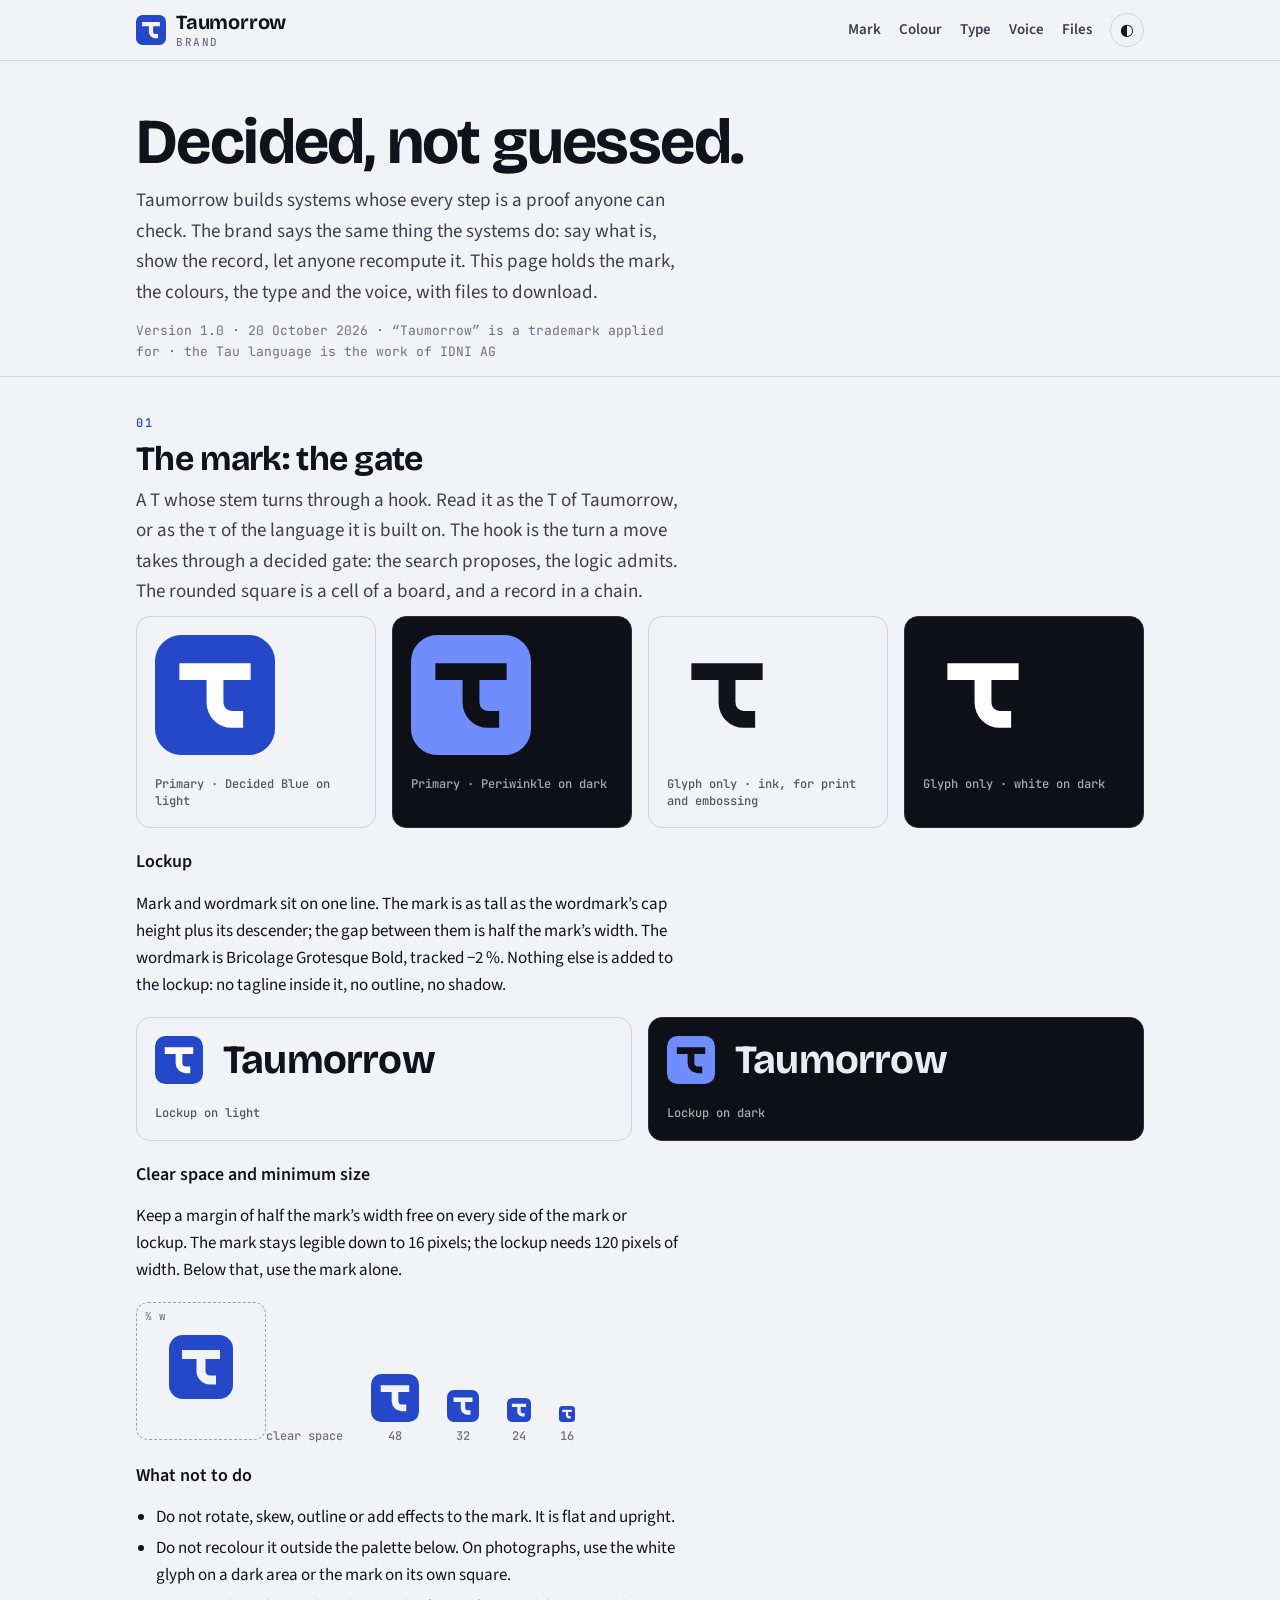
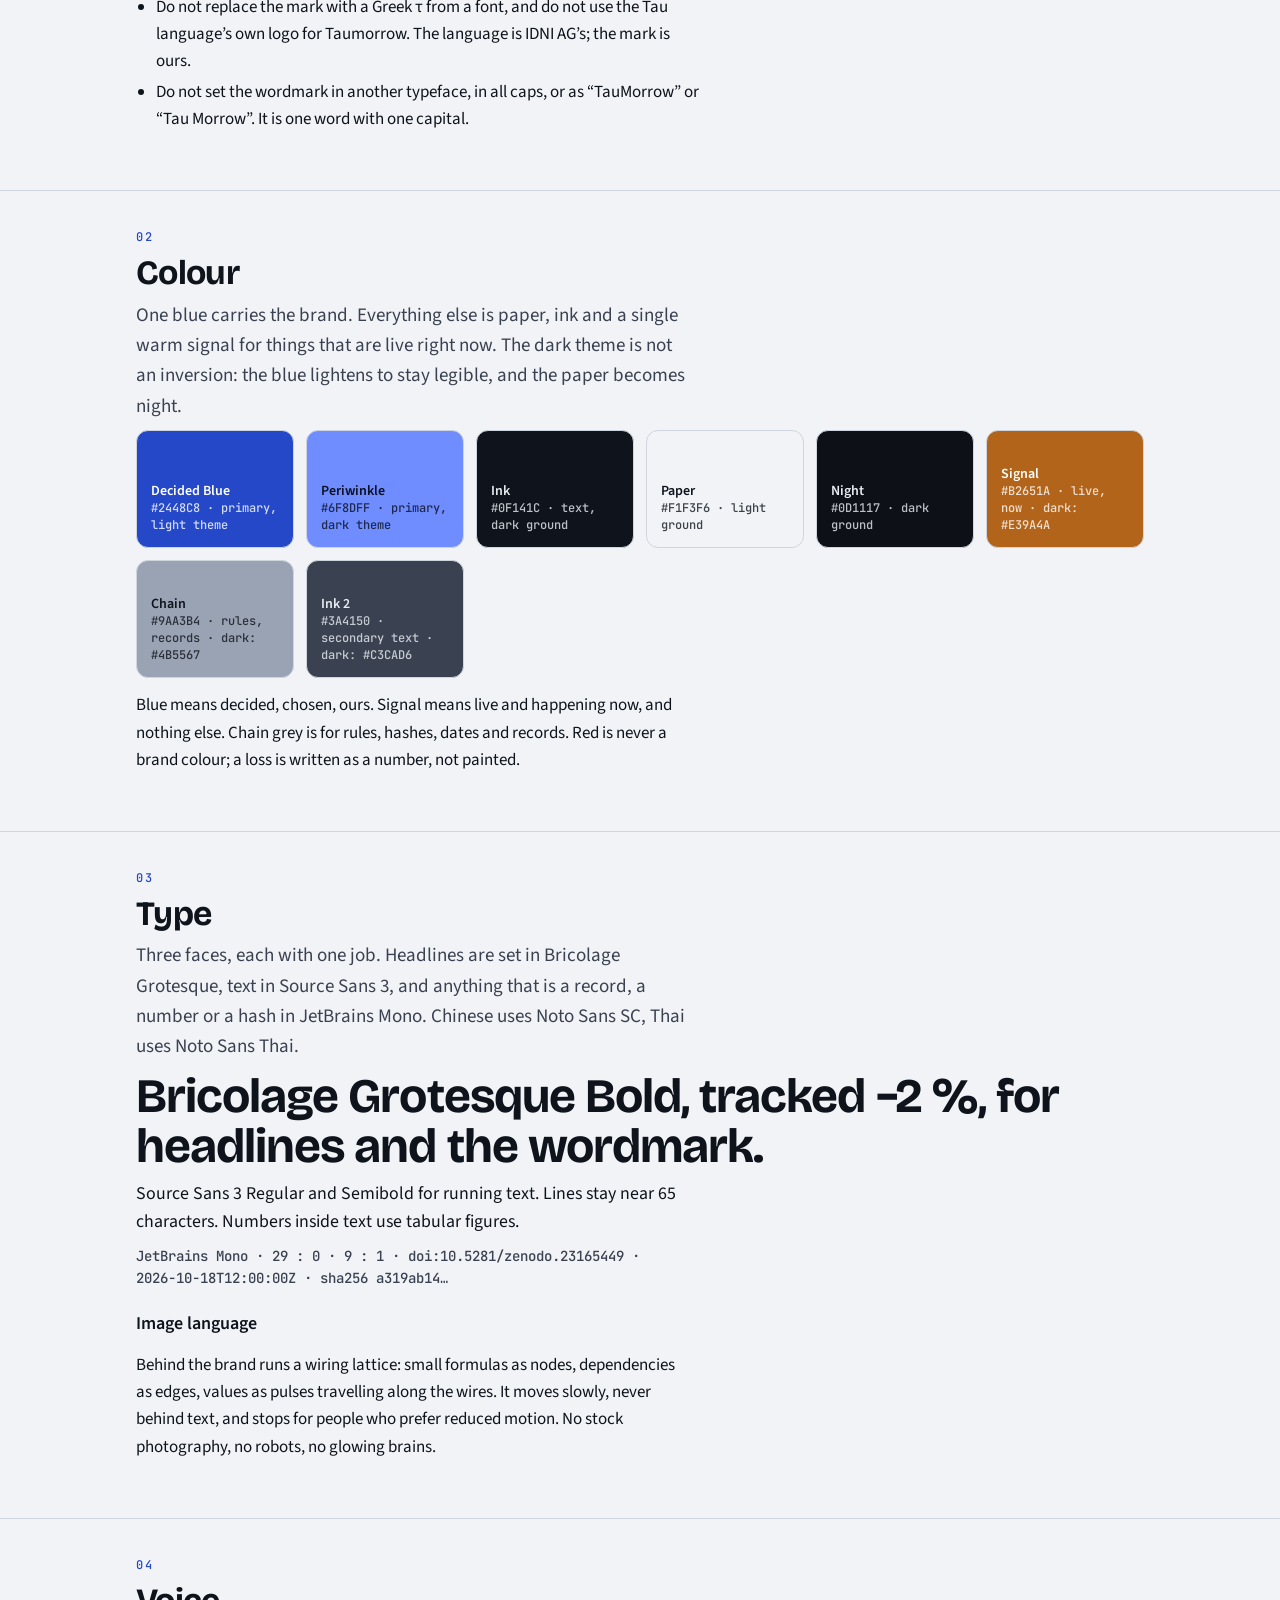
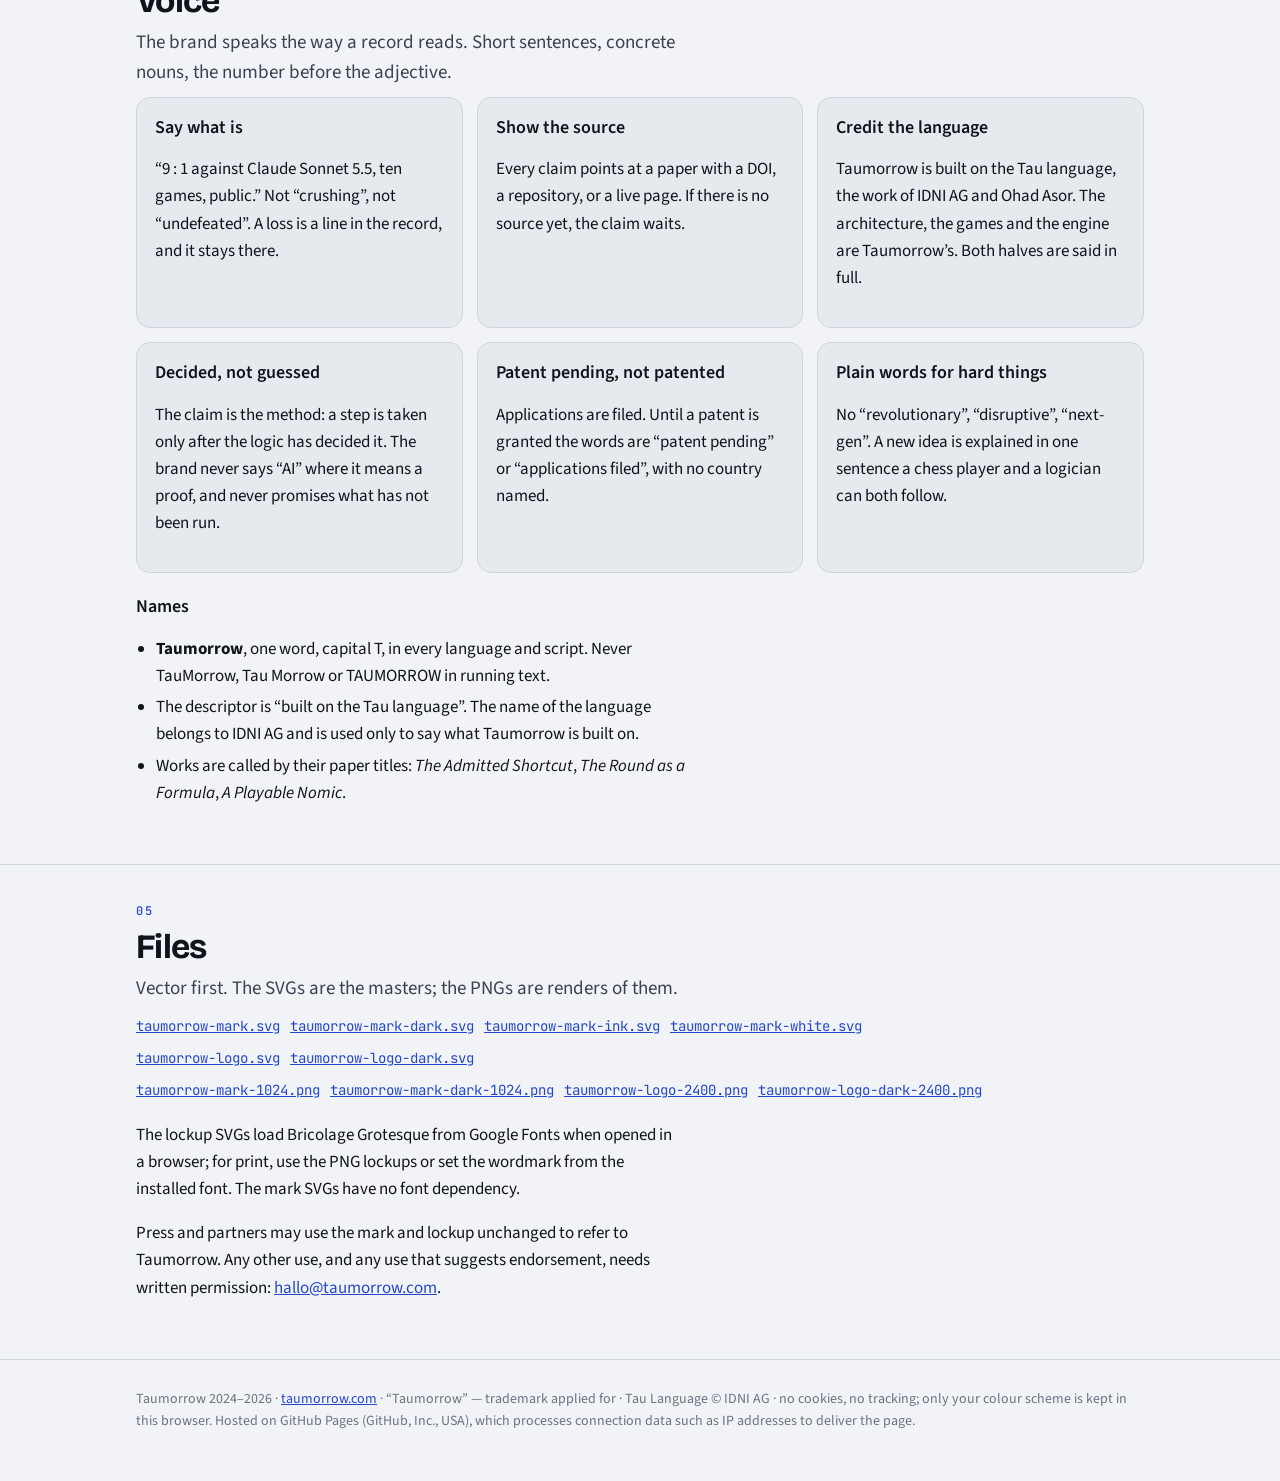
==== brand/index.html @ 5d9ae65e "Brand: the gate mark, lockups, icons and Open Graph from one geometry; brand page /brand/; mark in t" ====
<!doctype html>
<html lang="en">
<head>
<meta charset="utf-8">
<meta name="viewport" content="width=device-width, initial-scale=1">
<title>Taumorrow Brand</title>
<meta name="description" content="The Taumorrow mark, wordmark, colours, type and voice, with files to download. Decided, not guessed.">
<link rel="canonical" href="https://taumorrow.com/brand/">
<meta name="robots" content="index,follow">
<meta property="og:type" content="website"><meta property="og:site_name" content="Taumorrow"><meta property="og:url" content="https://taumorrow.com/brand/">
<meta property="og:title" content="Taumorrow Brand"><meta property="og:description" content="Mark, wordmark, colours, type and voice of Taumorrow, with files to download.">
<meta property="og:image" content="https://taumorrow.com/og.png"><meta name="twitter:card" content="summary_large_image"><meta name="twitter:site" content="@tau_l0g1x">
<link rel="icon" href="/favicon.svg" type="image/svg+xml"><link rel="icon" href="/favicon-32.png" sizes="32x32" type="image/png"><link rel="apple-touch-icon" href="/apple-touch-icon.png">
<meta name="color-scheme" content="light dark">
<script>try{const t=localStorage.getItem("taumorrow.theme");if(t==="dark"||t==="light")document.documentElement.dataset.theme=t;}catch(_){}</script>
<link rel="preconnect" href="https://fonts.googleapis.com"><link rel="preconnect" href="https://fonts.gstatic.com" crossorigin>
<link rel="stylesheet" href="https://fonts.googleapis.com/css2?family=Bricolage+Grotesque:opsz,wght@12..96,300;12..96,500;12..96,700&amp;family=Source+Sans+3:wght@400;600&amp;family=JetBrains+Mono:wght@400;500&amp;display=swap">
<style>
:root{--paper:#f1f3f6;--paper-2:#e6e9ee;--ink:#0f141c;--ink-2:#3a4150;--mute:#6b7383;--rule:#cfd5de;--cobalt:#2448c8;--cobalt-ink:#fff;--live:#b2651a;--chain:#9aa3b4;--sq:#dfe4ec}
@media (prefers-color-scheme: dark){:root:not([data-theme="light"]){--paper:#0d1117;--paper-2:#131923;--ink:#e9edf3;--ink-2:#c3cad6;--mute:#8a93a6;--rule:#273040;--cobalt:#6f8dff;--cobalt-ink:#0b1020;--live:#e39a4a;--chain:#4b5567;--sq:#161d2a}}
:root[data-theme="dark"]{--paper:#0d1117;--paper-2:#131923;--ink:#e9edf3;--ink-2:#c3cad6;--mute:#8a93a6;--rule:#273040;--cobalt:#6f8dff;--cobalt-ink:#0b1020;--live:#e39a4a;--chain:#4b5567;--sq:#161d2a}
*{box-sizing:border-box}html{scroll-behavior:smooth}
body{margin:0;background:var(--paper);color:var(--ink);font:400 clamp(15.5px,1.1vw + 11px,17px)/1.6 "Source Sans 3",system-ui,sans-serif;-webkit-font-smoothing:antialiased}
a{color:var(--cobalt)}a:focus-visible,button:focus-visible{outline:3px solid var(--cobalt);outline-offset:3px;border-radius:3px}
.wrap{max-width:1040px;margin:0 auto;padding:0 16px}
.mono{font-family:"JetBrains Mono",ui-monospace,monospace}
header{position:sticky;top:0;z-index:5;background:color-mix(in srgb,var(--paper) 88%,transparent);backdrop-filter:blur(8px);border-bottom:1px solid var(--rule)}
header .wrap{display:flex;align-items:center;justify-content:space-between;gap:12px;min-height:60px;flex-wrap:wrap;padding-top:8px;padding-bottom:8px}
.brand{display:inline-flex;align-items:center;gap:10px;font:700 20px/1 "Bricolage Grotesque",sans-serif;letter-spacing:-.01em;color:var(--ink);text-decoration:none}
.brand small{display:block;font:500 11px/1 "JetBrains Mono",monospace;color:var(--mute);letter-spacing:.14em;text-transform:uppercase;margin-top:5px}
nav{display:flex;gap:18px;align-items:center;flex-wrap:wrap}nav a{color:var(--ink-2);text-decoration:none;font-weight:600;font-size:15px}nav a:hover{color:var(--cobalt)}
.theme{border:1px solid var(--rule);background:transparent;color:var(--ink);width:34px;height:34px;border-radius:50%;cursor:pointer;font-size:16px;line-height:1;display:inline-flex;align-items:center;justify-content:center}
h1{font:700 clamp(38px,6vw,64px)/1.02 "Bricolage Grotesque",sans-serif;letter-spacing:-.025em;margin:48px 0 12px;text-wrap:balance}
h2{font:700 clamp(24px,3vw,34px)/1.15 "Bricolage Grotesque",sans-serif;letter-spacing:-.02em;margin:0 0 8px}
h3{font:600 18px/1.3 "Source Sans 3",sans-serif;margin:22px 0 6px}
.lead{font-size:1.12em;color:var(--ink-2);max-width:62ch;margin:0 0 8px}
section{padding:40px 0;border-top:1px solid var(--rule)}
.num{font:500 12px/1 "JetBrains Mono",monospace;color:var(--cobalt);letter-spacing:.14em;margin:0 0 10px}
p{max-width:68ch}
.grid{display:grid;gap:16px;grid-template-columns:repeat(auto-fit,minmax(220px,1fr))}
.tile{border:1px solid var(--rule);border-radius:14px;padding:18px;background:var(--paper-2)}
.tile.dark{background:#0d1117;color:#e9edf3;border-color:#273040}
.tile.light{background:#f1f3f6;color:#0f141c;border-color:#cfd5de}
.tile .cap{font:500 12px/1.4 "JetBrains Mono",monospace;color:inherit;opacity:.7;margin:12px 0 0}
.lockup{display:inline-flex;align-items:center;gap:.5em;font:700 1em/1 "Bricolage Grotesque",sans-serif;letter-spacing:-.02em}
.lockup svg{flex:none}
.sizes{display:flex;gap:28px;align-items:flex-end;flex-wrap:wrap}
.sizes div{text-align:center;font:500 12px/1 "JetBrains Mono",monospace;color:var(--mute)}
.sizes svg{display:block;margin:0 auto 8px}
.swatches{display:grid;gap:12px;grid-template-columns:repeat(auto-fit,minmax(150px,1fr))}
.sw{border-radius:12px;padding:14px;min-height:118px;display:flex;flex-direction:column;justify-content:flex-end;border:1px solid var(--rule)}
.sw b{font:600 14px/1.2 "Source Sans 3",sans-serif}.sw span{font:500 12px/1.4 "JetBrains Mono",monospace;opacity:.8}
.type .s1{font:700 clamp(30px,4vw,48px)/1.05 "Bricolage Grotesque",sans-serif;letter-spacing:-.02em;margin:0}
.type .s2{font:400 1.05em/1.6 "Source Sans 3",sans-serif;max-width:62ch;margin:8px 0}
.type .s3{font:500 14px/1.6 "JetBrains Mono",monospace;color:var(--ink-2);margin:0}
ul{padding-left:1.2em}li{margin:4px 0;max-width:68ch}
.rules{display:grid;gap:14px;grid-template-columns:repeat(auto-fit,minmax(260px,1fr))}
.rules .tile h3{margin-top:0}
.dl a{display:inline-block;margin:0 10px 8px 0;font-family:"JetBrains Mono",monospace;font-size:14px}
.space{position:relative;display:inline-block;padding:32px;border:1px dashed var(--chain);border-radius:12px}
.space small{position:absolute;left:8px;top:8px;font:500 11px/1 "JetBrains Mono",monospace;color:var(--mute)}
footer{border-top:1px solid var(--rule);padding:28px 0 48px;color:var(--mute);font-size:14px}
@media (max-width:720px){header .wrap{justify-content:flex-start}nav{width:100%;justify-content:space-between;gap:10px}nav a{font-size:14px}}
</style>
</head>
<body>
<header><div class="wrap">
  <a class="brand" href="/"><svg viewBox="0 0 64 64" width="30" height="30" aria-hidden="true" focusable="false"><rect width="64" height="64" rx="14" fill="var(--cobalt)"/><path d="M13 15H51V24H36.5V36A4.5 4.5 0 0 0 41 40.5H47V49.5H41A13.5 13.5 0 0 1 27.5 36V24H13Z" fill="var(--paper)"/></svg><span>Taumorrow<small>brand</small></span></a>
  <nav aria-label="Sections"><a href="#mark">Mark</a><a href="#colour">Colour</a><a href="#type">Type</a><a href="#voice">Voice</a><a href="#files">Files</a>
    <button class="theme" id="theme" type="button" aria-label="Toggle colour scheme" title="Light / dark"><span aria-hidden="true">◐</span></button></nav>
</div></header>

<main>
<div class="wrap">
  <h1>Decided, not guessed.</h1>
  <p class="lead">Taumorrow builds systems whose every step is a proof anyone can check. The brand says the same thing the systems do: say what is, show the record, let anyone recompute it. This page holds the mark, the colours, the type and the voice, with files to download.</p>
  <p class="mono" style="color:var(--mute);font-size:13px">Version 1.0 · 20 October 2026 · “Taumorrow” is a trademark applied for · the Tau language is the work of IDNI AG</p>
</div>

<section id="mark"><div class="wrap">
  <p class="num">01</p><h2>The mark: the gate</h2>
  <p class="lead">A T whose stem turns through a hook. Read it as the T of Taumorrow, or as the τ of the language it is built on. The hook is the turn a move takes through a decided gate: the search proposes, the logic admits. The rounded square is a cell of a board, and a record in a chain.</p>
  <div class="grid">
    <div class="tile light"><svg viewBox="0 0 64 64" width="120" height="120" aria-label="Taumorrow mark, light"><rect width="64" height="64" rx="14" fill="#2448c8"/><path d="M13 15H51V24H36.5V36A4.5 4.5 0 0 0 41 40.5H47V49.5H41A13.5 13.5 0 0 1 27.5 36V24H13Z" fill="#fff"/></svg><p class="cap">Primary · Decided Blue on light</p></div>
    <div class="tile dark"><svg viewBox="0 0 64 64" width="120" height="120" aria-label="Taumorrow mark, dark"><rect width="64" height="64" rx="14" fill="#6f8dff"/><path d="M13 15H51V24H36.5V36A4.5 4.5 0 0 0 41 40.5H47V49.5H41A13.5 13.5 0 0 1 27.5 36V24H13Z" fill="#0d1117"/></svg><p class="cap">Primary · Periwinkle on dark</p></div>
    <div class="tile light"><svg viewBox="0 0 64 64" width="120" height="120" aria-label="Taumorrow glyph, ink"><path d="M13 15H51V24H36.5V36A4.5 4.5 0 0 0 41 40.5H47V49.5H41A13.5 13.5 0 0 1 27.5 36V24H13Z" fill="#0f141c"/></svg><p class="cap">Glyph only · ink, for print and embossing</p></div>
    <div class="tile dark"><svg viewBox="0 0 64 64" width="120" height="120" aria-label="Taumorrow glyph, white"><path d="M13 15H51V24H36.5V36A4.5 4.5 0 0 0 41 40.5H47V49.5H41A13.5 13.5 0 0 1 27.5 36V24H13Z" fill="#fff"/></svg><p class="cap">Glyph only · white on dark</p></div>
  </div>

  <h3>Lockup</h3>
  <p>Mark and wordmark sit on one line. The mark is as tall as the wordmark’s cap height plus its descender; the gap between them is half the mark’s width. The wordmark is Bricolage Grotesque Bold, tracked −2 %. Nothing else is added to the lockup: no tagline inside it, no outline, no shadow.</p>
  <div class="grid">
    <div class="tile light"><span class="lockup" style="font-size:40px;color:#0f141c"><svg viewBox="0 0 64 64" width="48" height="48" aria-hidden="true"><rect width="64" height="64" rx="14" fill="#2448c8"/><path d="M13 15H51V24H36.5V36A4.5 4.5 0 0 0 41 40.5H47V49.5H41A13.5 13.5 0 0 1 27.5 36V24H13Z" fill="#fff"/></svg>Taumorrow</span><p class="cap">Lockup on light</p></div>
    <div class="tile dark"><span class="lockup" style="font-size:40px;color:#e9edf3"><svg viewBox="0 0 64 64" width="48" height="48" aria-hidden="true"><rect width="64" height="64" rx="14" fill="#6f8dff"/><path d="M13 15H51V24H36.5V36A4.5 4.5 0 0 0 41 40.5H47V49.5H41A13.5 13.5 0 0 1 27.5 36V24H13Z" fill="#0d1117"/></svg>Taumorrow</span><p class="cap">Lockup on dark</p></div>
  </div>

  <h3>Clear space and minimum size</h3>
  <p>Keep a margin of half the mark’s width free on every side of the mark or lockup. The mark stays legible down to 16 pixels; the lockup needs 120 pixels of width. Below that, use the mark alone.</p>
  <div class="sizes">
    <div><span class="space"><small>½ w</small><svg viewBox="0 0 64 64" width="64" height="64" aria-hidden="true"><rect width="64" height="64" rx="14" fill="var(--cobalt)"/><path d="M13 15H51V24H36.5V36A4.5 4.5 0 0 0 41 40.5H47V49.5H41A13.5 13.5 0 0 1 27.5 36V24H13Z" fill="var(--paper)"/></svg></span>clear space</div>
    <div><svg viewBox="0 0 64 64" width="48" height="48" aria-hidden="true"><rect width="64" height="64" rx="14" fill="var(--cobalt)"/><path d="M13 15H51V24H36.5V36A4.5 4.5 0 0 0 41 40.5H47V49.5H41A13.5 13.5 0 0 1 27.5 36V24H13Z" fill="var(--paper)"/></svg>48</div>
    <div><svg viewBox="0 0 64 64" width="32" height="32" aria-hidden="true"><rect width="64" height="64" rx="14" fill="var(--cobalt)"/><path d="M13 15H51V24H36.5V36A4.5 4.5 0 0 0 41 40.5H47V49.5H41A13.5 13.5 0 0 1 27.5 36V24H13Z" fill="var(--paper)"/></svg>32</div>
    <div><svg viewBox="0 0 64 64" width="24" height="24" aria-hidden="true"><rect width="64" height="64" rx="14" fill="var(--cobalt)"/><path d="M13 15H51V24H36.5V36A4.5 4.5 0 0 0 41 40.5H47V49.5H41A13.5 13.5 0 0 1 27.5 36V24H13Z" fill="var(--paper)"/></svg>24</div>
    <div><svg viewBox="0 0 64 64" width="16" height="16" aria-hidden="true"><rect width="64" height="64" rx="14" fill="var(--cobalt)"/><path d="M13 15H51V24H36.5V36A4.5 4.5 0 0 0 41 40.5H47V49.5H41A13.5 13.5 0 0 1 27.5 36V24H13Z" fill="var(--paper)"/></svg>16</div>
  </div>

  <h3>What not to do</h3>
  <ul>
    <li>Do not rotate, skew, outline or add effects to the mark. It is flat and upright.</li>
    <li>Do not recolour it outside the palette below. On photographs, use the white glyph on a dark area or the mark on its own square.</li>
    <li>Do not replace the mark with a Greek τ from a font, and do not use the Tau language’s own logo for Taumorrow. The language is IDNI AG’s; the mark is ours.</li>
    <li>Do not set the wordmark in another typeface, in all caps, or as “TauMorrow” or “Tau Morrow”. It is one word with one capital.</li>
  </ul>
</div></section>

<section id="colour"><div class="wrap">
  <p class="num">02</p><h2>Colour</h2>
  <p class="lead">One blue carries the brand. Everything else is paper, ink and a single warm signal for things that are live right now. The dark theme is not an inversion: the blue lightens to stay legible, and the paper becomes night.</p>
  <div class="swatches">
    <div class="sw" style="background:#2448c8;color:#fff"><b>Decided Blue</b><span>#2448C8 · primary, light theme</span></div>
    <div class="sw" style="background:#6f8dff;color:#0b1020"><b>Periwinkle</b><span>#6F8DFF · primary, dark theme</span></div>
    <div class="sw" style="background:#0f141c;color:#e9edf3"><b>Ink</b><span>#0F141C · text, dark ground</span></div>
    <div class="sw" style="background:#f1f3f6;color:#0f141c"><b>Paper</b><span>#F1F3F6 · light ground</span></div>
    <div class="sw" style="background:#0d1117;color:#e9edf3"><b>Night</b><span>#0D1117 · dark ground</span></div>
    <div class="sw" style="background:#b2651a;color:#fff"><b>Signal</b><span>#B2651A · live, now · dark: #E39A4A</span></div>
    <div class="sw" style="background:#9aa3b4;color:#0f141c"><b>Chain</b><span>#9AA3B4 · rules, records · dark: #4B5567</span></div>
    <div class="sw" style="background:#3a4150;color:#e9edf3"><b>Ink 2</b><span>#3A4150 · secondary text · dark: #C3CAD6</span></div>
  </div>
  <p style="margin-top:14px">Blue means decided, chosen, ours. Signal means live and happening now, and nothing else. Chain grey is for rules, hashes, dates and records. Red is never a brand colour; a loss is written as a number, not painted.</p>
</div></section>

<section id="type"><div class="wrap">
  <p class="num">03</p><h2>Type</h2>
  <p class="lead">Three faces, each with one job. Headlines are set in Bricolage Grotesque, text in Source Sans 3, and anything that is a record, a number or a hash in JetBrains Mono. Chinese uses Noto Sans SC, Thai uses Noto Sans Thai.</p>
  <div class="type">
    <p class="s1">Bricolage Grotesque Bold, tracked −2 %, for headlines and the wordmark.</p>
    <p class="s2">Source Sans 3 Regular and Semibold for running text. Lines stay near 65 characters. Numbers inside text use tabular figures.</p>
    <p class="s3">JetBrains Mono · 29 : 0 · 9 : 1 · doi:10.5281/zenodo.23165449 · 2026-10-18T12:00:00Z · sha256 a319ab14…</p>
  </div>
  <h3>Image language</h3>
  <p>Behind the brand runs a wiring lattice: small formulas as nodes, dependencies as edges, values as pulses travelling along the wires. It moves slowly, never behind text, and stops for people who prefer reduced motion. No stock photography, no robots, no glowing brains.</p>
</div></section>

<section id="voice"><div class="wrap">
  <p class="num">04</p><h2>Voice</h2>
  <p class="lead">The brand speaks the way a record reads. Short sentences, concrete nouns, the number before the adjective.</p>
  <div class="rules">
    <div class="tile"><h3>Say what is</h3><p>“9 : 1 against Claude Sonnet 5.5, ten games, public.” Not “crushing”, not “undefeated”. A loss is a line in the record, and it stays there.</p></div>
    <div class="tile"><h3>Show the source</h3><p>Every claim points at a paper with a DOI, a repository, or a live page. If there is no source yet, the claim waits.</p></div>
    <div class="tile"><h3>Credit the language</h3><p>Taumorrow is built on the Tau language, the work of IDNI AG and Ohad Asor. The architecture, the games and the engine are Taumorrow’s. Both halves are said in full.</p></div>
    <div class="tile"><h3>Decided, not guessed</h3><p>The claim is the method: a step is taken only after the logic has decided it. The brand never says “AI” where it means a proof, and never promises what has not been run.</p></div>
    <div class="tile"><h3>Patent pending, not patented</h3><p>Applications are filed. Until a patent is granted the words are “patent pending” or “applications filed”, with no country named.</p></div>
    <div class="tile"><h3>Plain words for hard things</h3><p>No “revolutionary”, “disruptive”, “next-gen”. A new idea is explained in one sentence a chess player and a logician can both follow.</p></div>
  </div>
  <h3>Names</h3>
  <ul>
    <li><b>Taumorrow</b>, one word, capital T, in every language and script. Never TauMorrow, Tau Morrow or TAUMORROW in running text.</li>
    <li>The descriptor is “built on the Tau language”. The name of the language belongs to IDNI AG and is used only to say what Taumorrow is built on.</li>
    <li>Works are called by their paper titles: <i>The Admitted Shortcut</i>, <i>The Round as a Formula</i>, <i>A Playable Nomic</i>.</li>
  </ul>
</div></section>

<section id="files"><div class="wrap">
  <p class="num">05</p><h2>Files</h2>
  <p class="lead">Vector first. The SVGs are the masters; the PNGs are renders of them.</p>
  <div class="dl">
    <a href="/brand/taumorrow-mark.svg" download>taumorrow-mark.svg</a><a href="/brand/taumorrow-mark-dark.svg" download>taumorrow-mark-dark.svg</a><a href="/brand/taumorrow-mark-ink.svg" download>taumorrow-mark-ink.svg</a><a href="/brand/taumorrow-mark-white.svg" download>taumorrow-mark-white.svg</a><br>
    <a href="/brand/taumorrow-logo.svg" download>taumorrow-logo.svg</a><a href="/brand/taumorrow-logo-dark.svg" download>taumorrow-logo-dark.svg</a><br>
    <a href="/brand/taumorrow-mark-1024.png" download>taumorrow-mark-1024.png</a><a href="/brand/taumorrow-mark-dark-1024.png" download>taumorrow-mark-dark-1024.png</a><a href="/brand/taumorrow-logo-2400.png" download>taumorrow-logo-2400.png</a><a href="/brand/taumorrow-logo-dark-2400.png" download>taumorrow-logo-dark-2400.png</a>
  </div>
  <p style="margin-top:12px">The lockup SVGs load Bricolage Grotesque from Google Fonts when opened in a browser; for print, use the PNG lockups or set the wordmark from the installed font. The mark SVGs have no font dependency.</p>
  <p>Press and partners may use the mark and lockup unchanged to refer to Taumorrow. Any other use, and any use that suggests endorsement, needs written permission: <a href="mailto:hallo@taumorrow.com">hallo@taumorrow.com</a>.</p>
</div></section>
</main>

<footer><div class="wrap">Taumorrow 2024–2026 · <a href="/">taumorrow.com</a> · “Taumorrow” — trademark applied for · Tau Language © IDNI AG · no cookies, no tracking; only your colour scheme is kept in this browser. Hosted on GitHub Pages (GitHub, Inc., USA), which processes connection data such as IP addresses to deliver the page.</div></footer>
<script>
(function(){const root=document.documentElement,b=document.getElementById('theme');
function cur(){return root.dataset.theme||(matchMedia('(prefers-color-scheme: dark)').matches?'dark':'light');}
b.addEventListener('click',()=>{const t=cur()==='dark'?'light':'dark';root.dataset.theme=t;try{localStorage.setItem('taumorrow.theme',t);}catch(_){}});})();
</script>
</body>
</html>
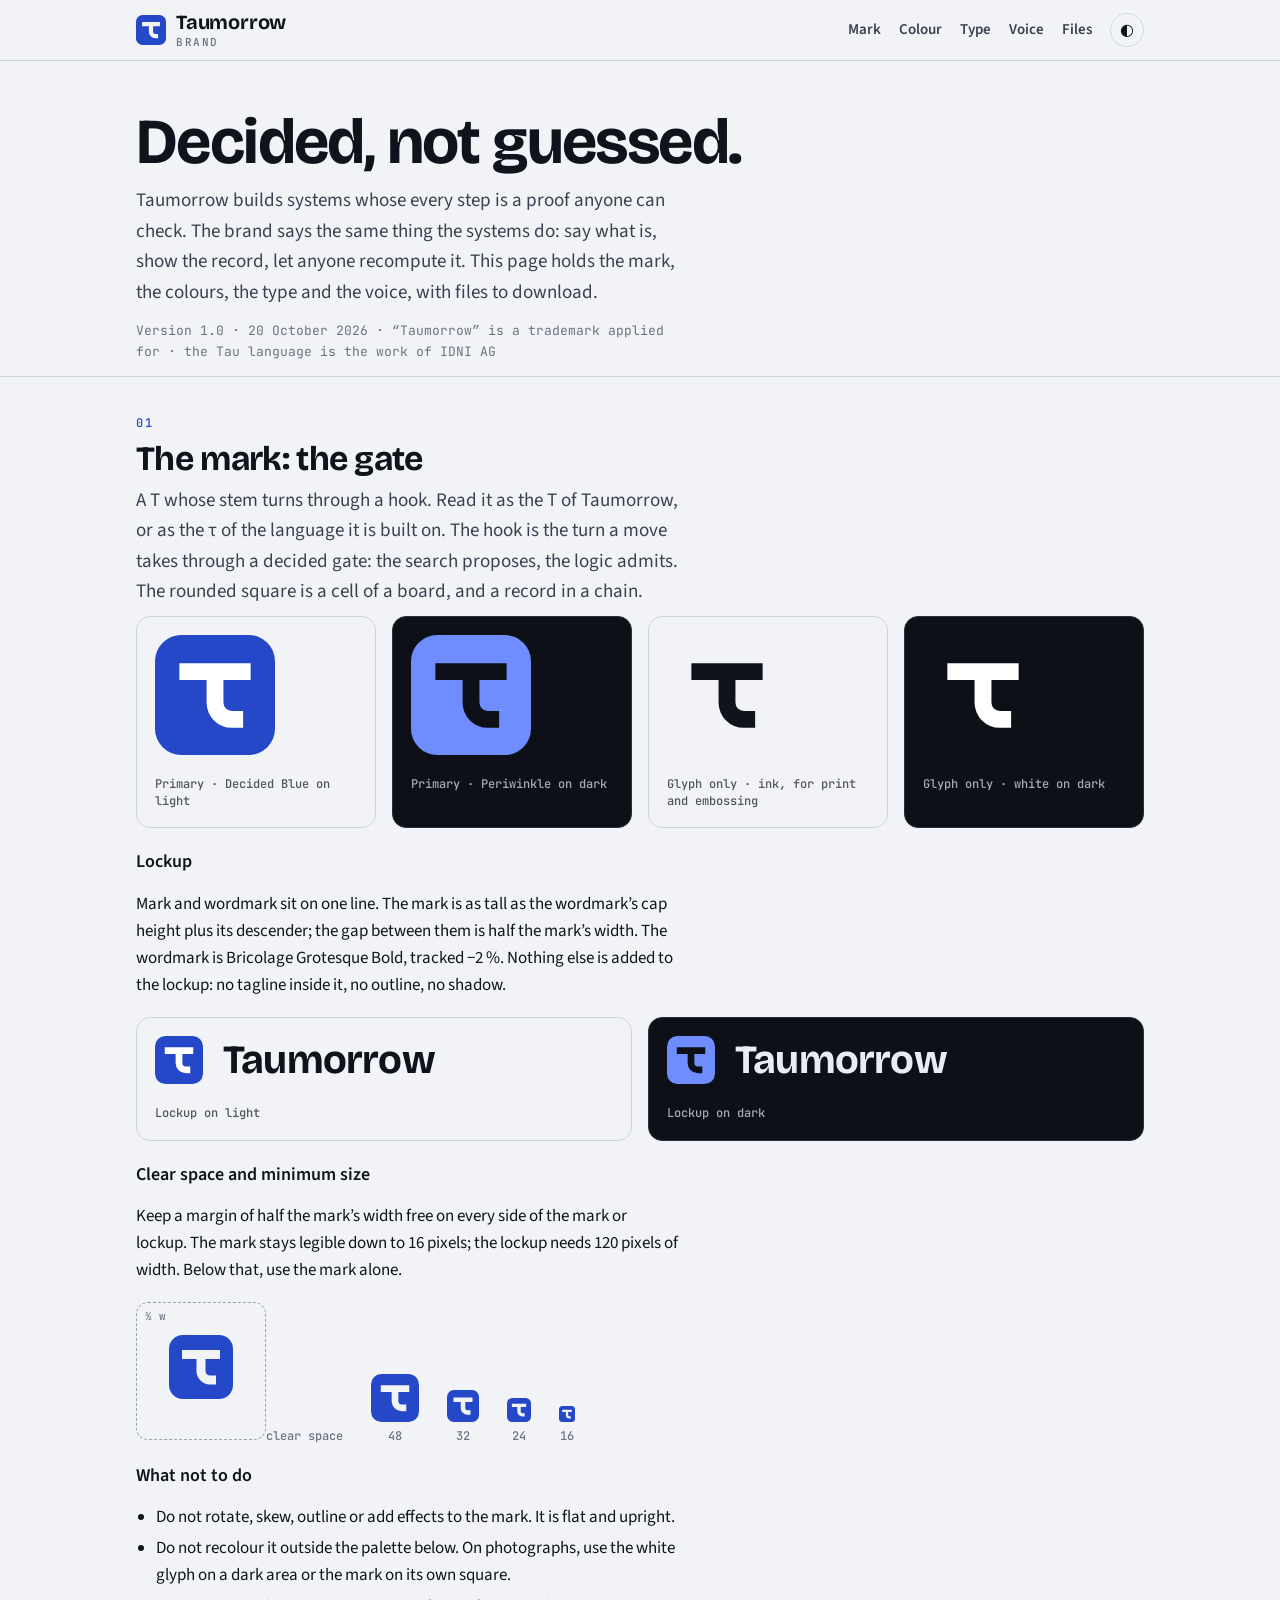
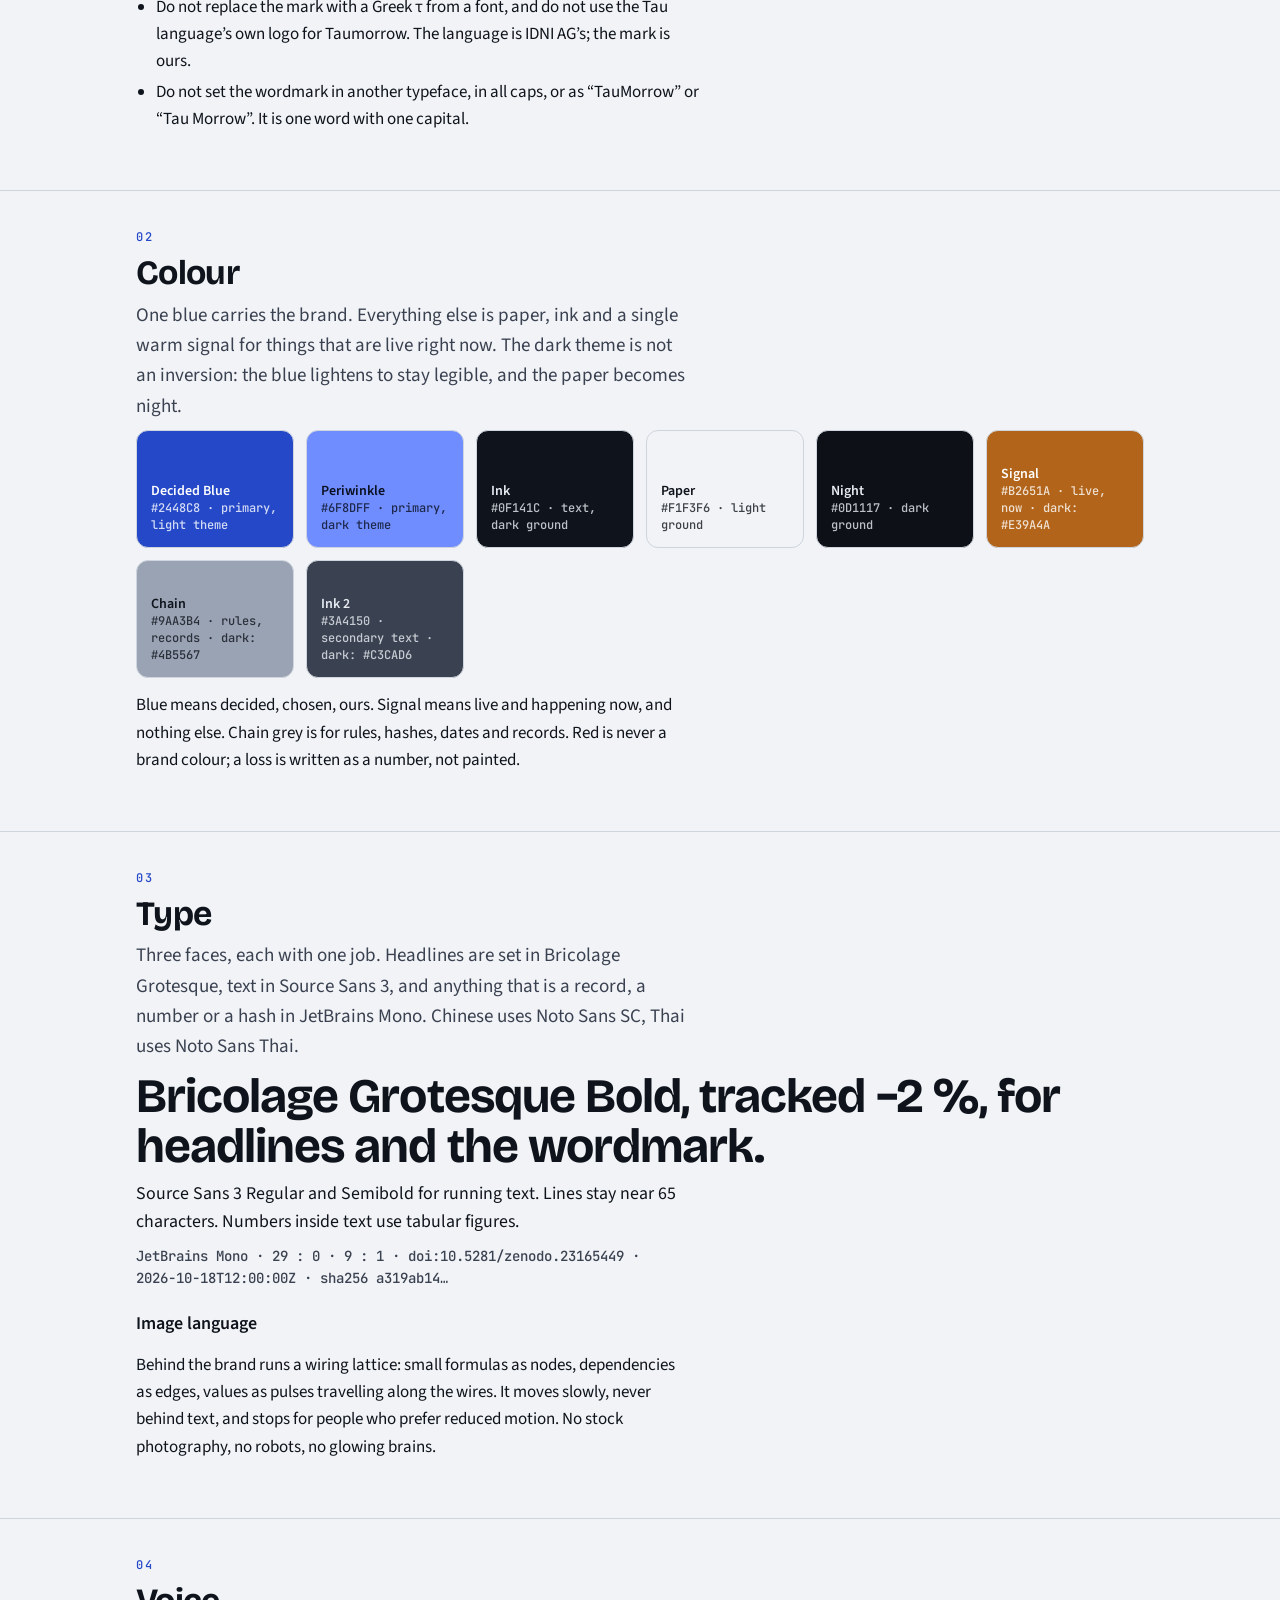
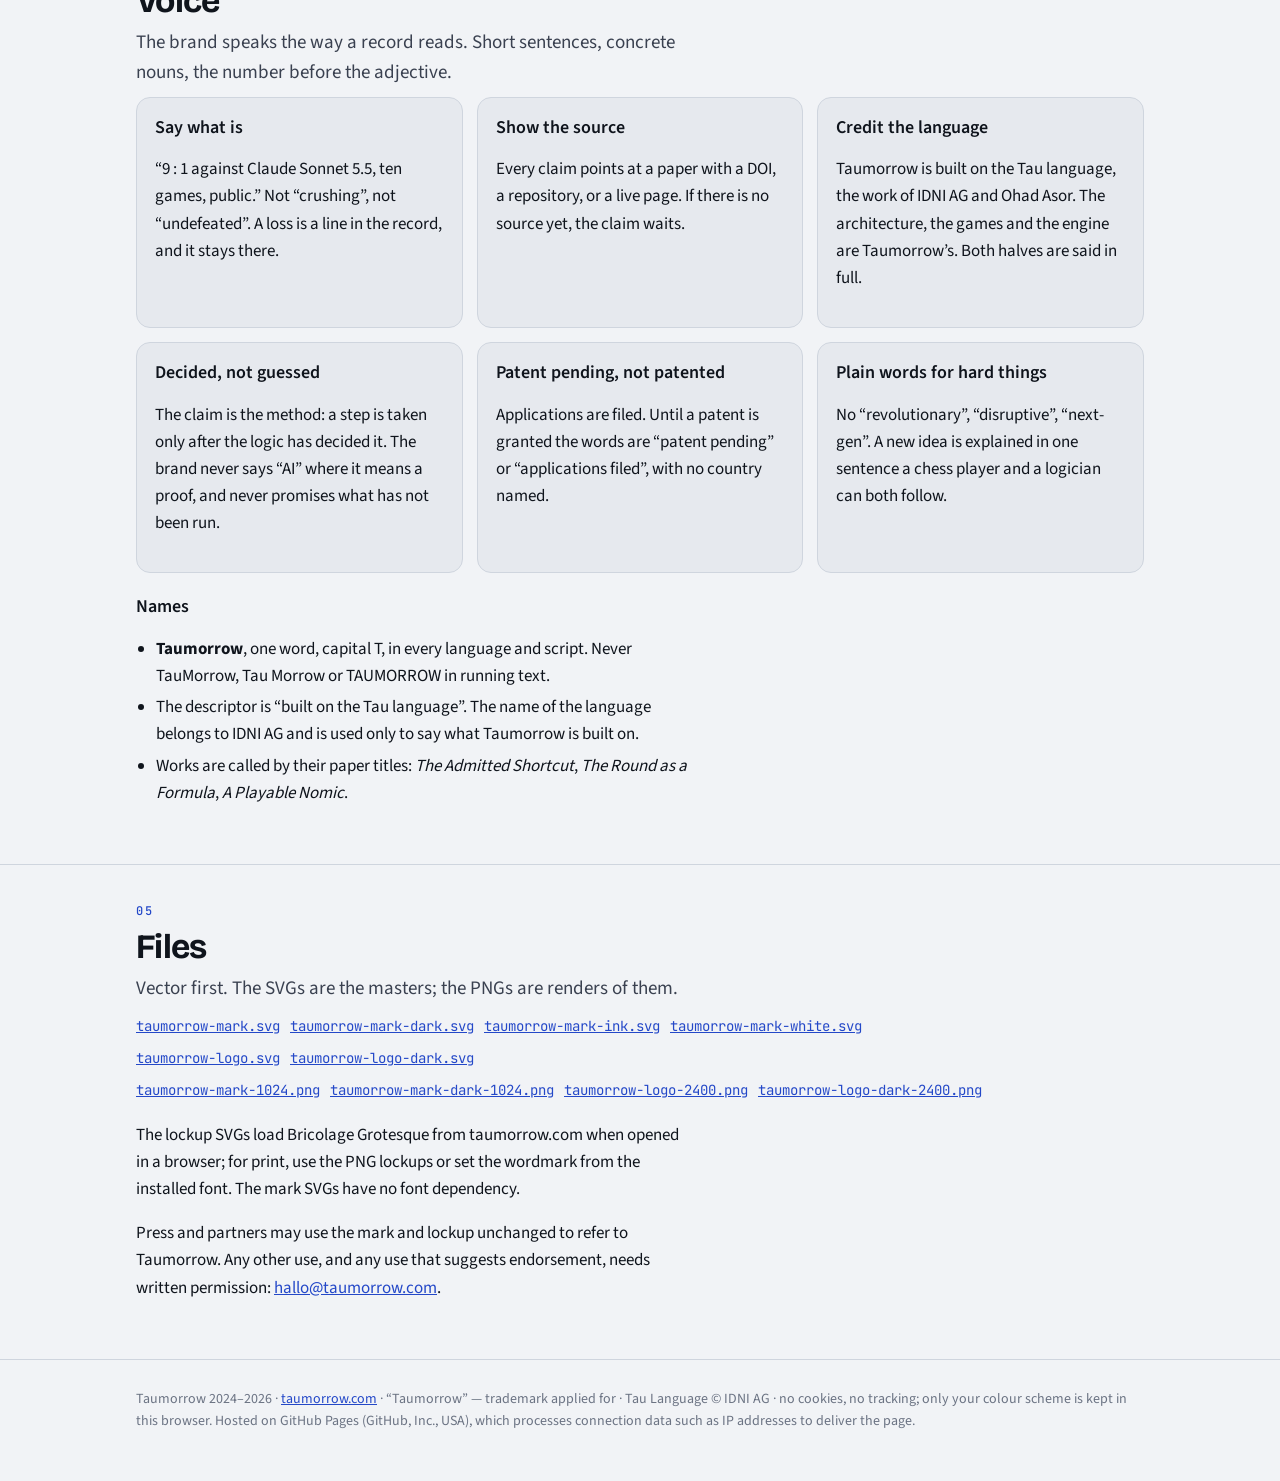
==== commit 4ee2719e: "Image fixes: fonts served from this site (no Google Fonts), zh title Taumorrow Chess, titles without" ====
--- a/brand/index.html
+++ b/brand/index.html
@@ -13,8 +13,7 @@
 <link rel="icon" href="/favicon.svg" type="image/svg+xml"><link rel="icon" href="/favicon-32.png" sizes="32x32" type="image/png"><link rel="apple-touch-icon" href="/apple-touch-icon.png">
 <meta name="color-scheme" content="light dark">
 <script>try{const t=localStorage.getItem("taumorrow.theme");if(t==="dark"||t==="light")document.documentElement.dataset.theme=t;}catch(_){}</script>
-<link rel="preconnect" href="https://fonts.googleapis.com"><link rel="preconnect" href="https://fonts.gstatic.com" crossorigin>
-<link rel="stylesheet" href="https://fonts.googleapis.com/css2?family=Bricolage+Grotesque:opsz,wght@12..96,300;12..96,500;12..96,700&amp;family=Source+Sans+3:wght@400;600&amp;family=JetBrains+Mono:wght@400;500&amp;display=swap">
+<link rel="stylesheet" href="/fonts/fonts.css">
 <style>
 :root{--paper:#f1f3f6;--paper-2:#e6e9ee;--ink:#0f141c;--ink-2:#3a4150;--mute:#6b7383;--rule:#cfd5de;--cobalt:#2448c8;--cobalt-ink:#fff;--live:#b2651a;--chain:#9aa3b4;--sq:#dfe4ec}
 @media (prefers-color-scheme: dark){:root:not([data-theme="light"]){--paper:#0d1117;--paper-2:#131923;--ink:#e9edf3;--ink-2:#c3cad6;--mute:#8a93a6;--rule:#273040;--cobalt:#6f8dff;--cobalt-ink:#0b1020;--live:#e39a4a;--chain:#4b5567;--sq:#161d2a}}
@@ -168,7 +167,7 @@
     <a href="/brand/taumorrow-logo.svg" download>taumorrow-logo.svg</a><a href="/brand/taumorrow-logo-dark.svg" download>taumorrow-logo-dark.svg</a><br>
     <a href="/brand/taumorrow-mark-1024.png" download>taumorrow-mark-1024.png</a><a href="/brand/taumorrow-mark-dark-1024.png" download>taumorrow-mark-dark-1024.png</a><a href="/brand/taumorrow-logo-2400.png" download>taumorrow-logo-2400.png</a><a href="/brand/taumorrow-logo-dark-2400.png" download>taumorrow-logo-dark-2400.png</a>
   </div>
-  <p style="margin-top:12px">The lockup SVGs load Bricolage Grotesque from Google Fonts when opened in a browser; for print, use the PNG lockups or set the wordmark from the installed font. The mark SVGs have no font dependency.</p>
+  <p style="margin-top:12px">The lockup SVGs load Bricolage Grotesque from taumorrow.com when opened in a browser; for print, use the PNG lockups or set the wordmark from the installed font. The mark SVGs have no font dependency.</p>
   <p>Press and partners may use the mark and lockup unchanged to refer to Taumorrow. Any other use, and any use that suggests endorsement, needs written permission: <a href="mailto:hallo@taumorrow.com">hallo@taumorrow.com</a>.</p>
 </div></section>
 </main>
--- a/fonts/fonts.css
+++ b/fonts/fonts.css
@@ -0,0 +1,6 @@
+/* Fonts served with the page (SIL Open Font License); sources and hashes in SOURCES.md, licences in LICENSES.md. The Noto Sans SC file is a subset of the zh texts of the suite and the portal; rebuild it after zh text changes (portal/build_fonts.py in the portal). */
+@font-face { font-family: "Bricolage Grotesque"; src: url("./bricolage-grotesque-latin.woff2") format("woff2"); font-weight: 600 700; font-style: normal; font-display: swap; unicode-range: U+0000-00FF, U+0100-017F, U+0131, U+0152-0153, U+02BB-02BC, U+02C6, U+02DA, U+02DC, U+2000-206F, U+20AC, U+2122, U+2190-2193, U+2212, U+2215, U+2260, U+2264-2265, U+25CF, U+2713, U+2715; }
+@font-face { font-family: "Source Sans 3"; src: url("./source-sans-3.woff2") format("woff2"); font-weight: 200 900; font-style: normal; font-display: swap; }
+@font-face { font-family: "JetBrains Mono"; src: url("./jetbrains-mono-latin-cyrillic.woff2") format("woff2"); font-weight: 400 700; font-style: normal; font-display: swap; unicode-range: U+0000-00FF, U+0100-017F, U+0131, U+0152-0153, U+02BB-02BC, U+02C6, U+02DA, U+02DC, U+2000-206F, U+20AC, U+2122, U+2190-2193, U+2212, U+2215, U+2260, U+2264-2265, U+25CF, U+2713, U+2715, U+0400-045F, U+0490-0491, U+04B0-04B1, U+2116; }
+@font-face { font-family: "Noto Sans Thai"; src: url("./noto-sans-thai.woff2") format("woff2"); font-weight: 400 700; font-style: normal; font-display: swap; unicode-range: U+0E01-0E5B, U+200C-200D, U+25CC; }
+@font-face { font-family: "Noto Sans SC"; src: url("./noto-sans-sc-subset.woff2") format("woff2"); font-weight: 400 700; font-style: normal; font-display: swap; unicode-range: U+3000-303F, U+4E00-9FFF, U+FF00-FFEF; }
